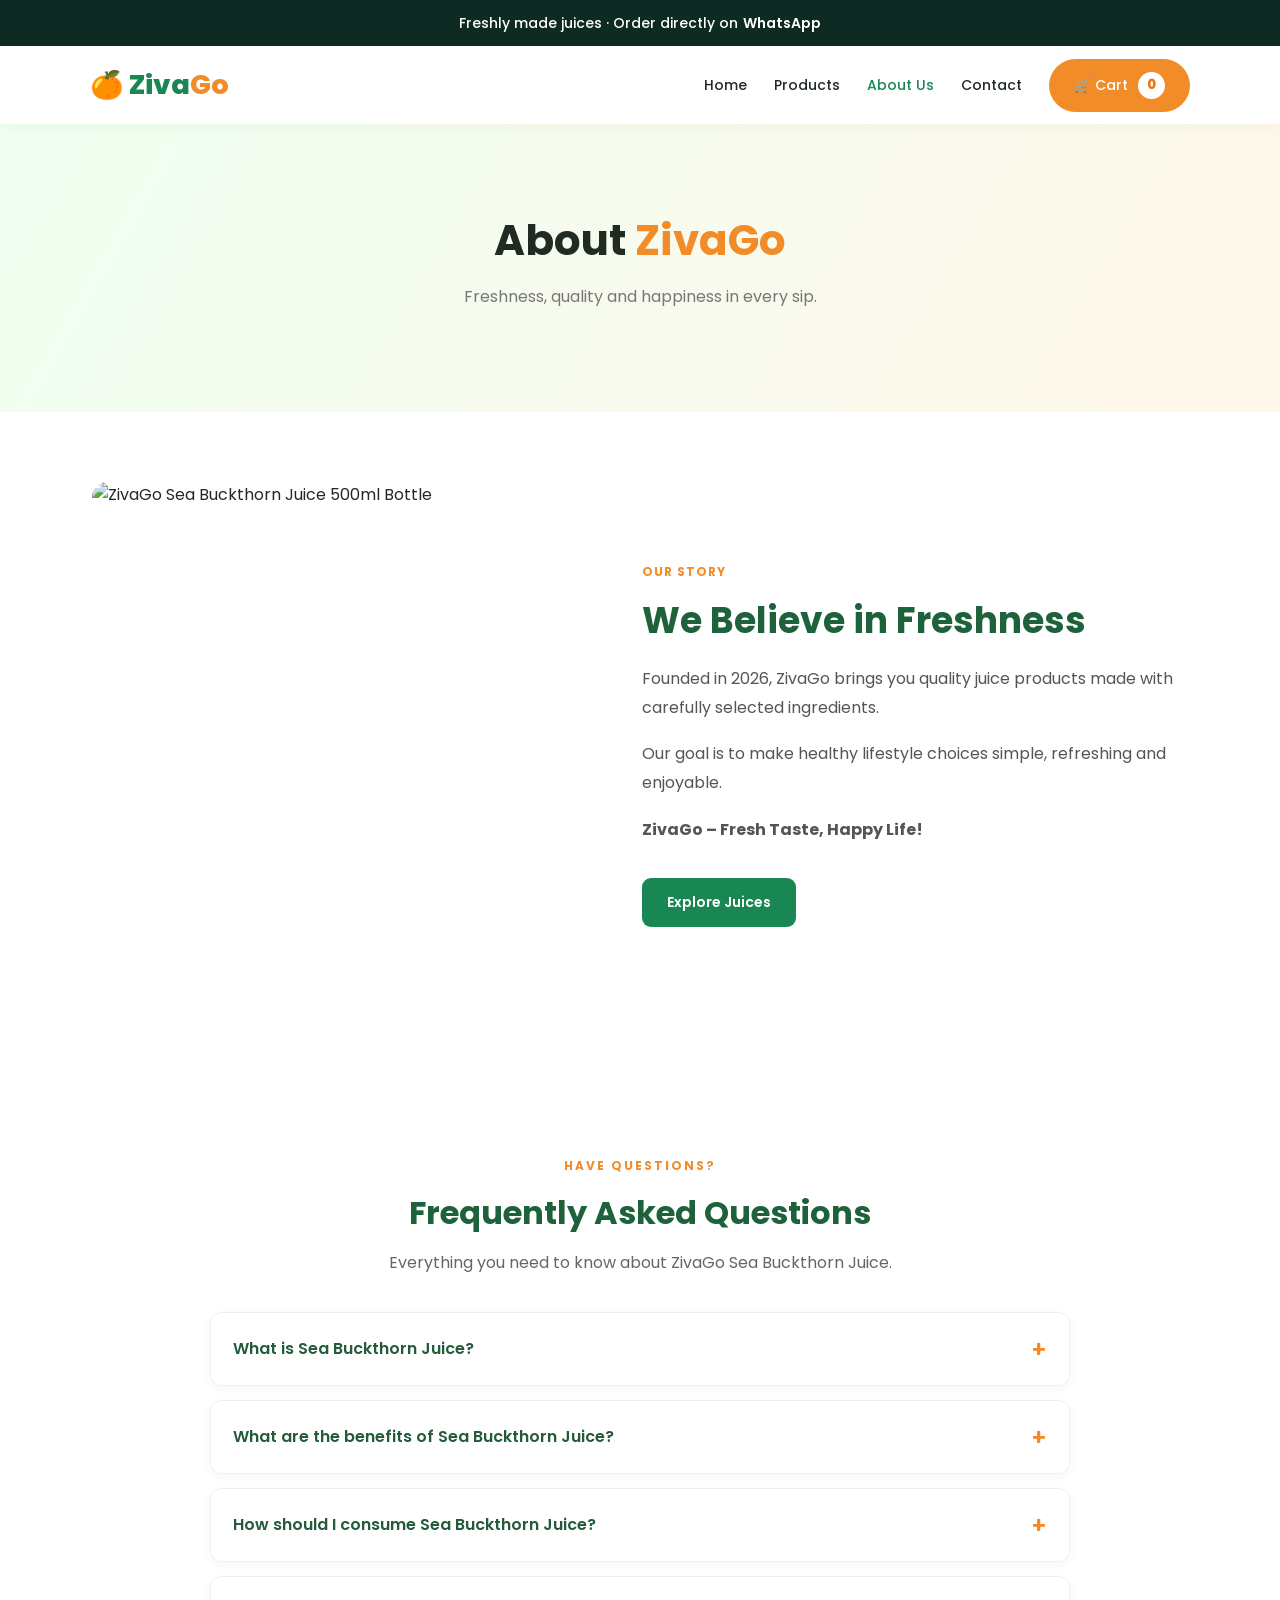
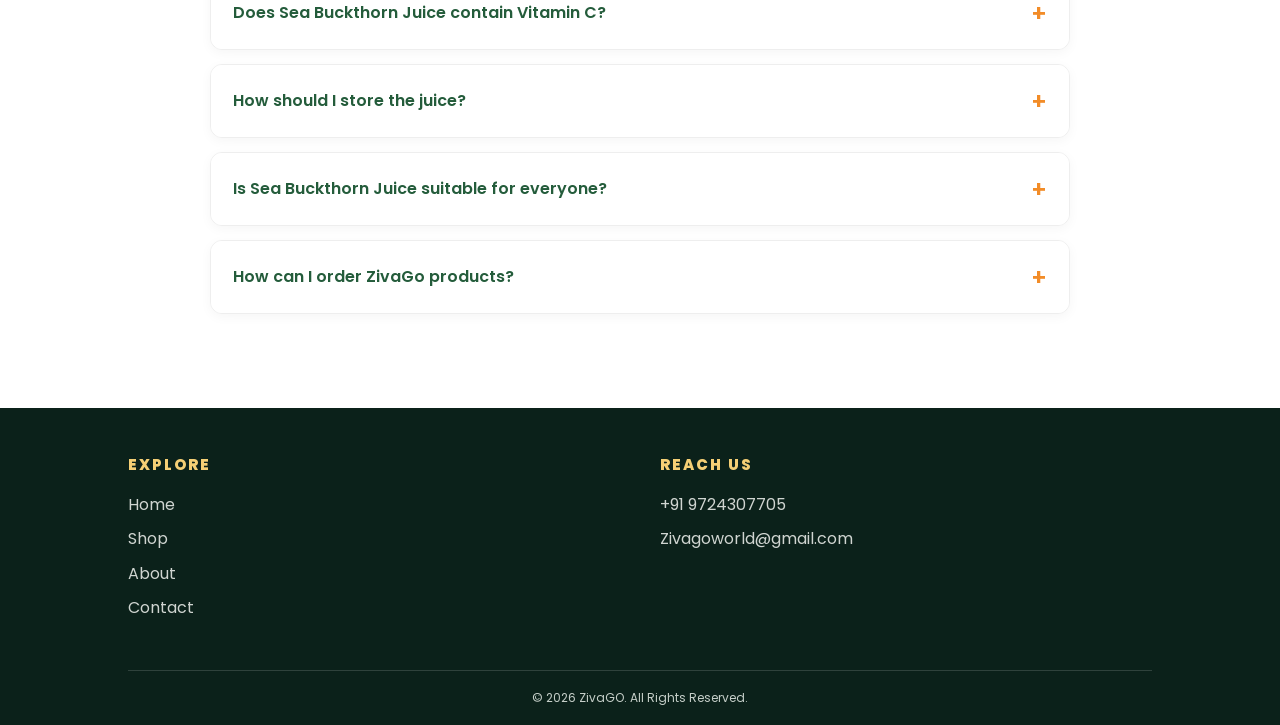
==== about.html @ 58518607 "Add files via upload" ====
<!DOCTYPE html>
<html lang="en">
<head>
  <meta charset="UTF-8">
  <meta name="viewport" content="width=device-width, initial-scale=1.0">
  <title>About Us | ZivaGo</title>
  <link rel="stylesheet" href="style.css">

  <style>
    /* ABOUT SECTION */

    .about-section {
      display: flex;
      align-items: center;
      justify-content: center;
      gap: 50px;
      padding: 70px 6%;
      max-width: 1250px;
      margin: auto;
    }

    .about-section .about-product-image {
      width: 48%;
      max-width: 500px;
      height: 520px;
      object-fit: contain;
      object-position: center;
      border-radius: 15px;
      background: #fff;
      display: block;
      flex-shrink: 0;
    }

    .about-content {
      flex: 1;
      min-width: 0;
    }

    .about-content .tag {
      color: #f28c28;
      font-weight: 700;
      letter-spacing: 1px;
    }

    .about-content h2 {
      font-size: 36px;
      color: #1d623b;
      margin: 15px 0 20px;
      line-height: 1.3;
    }

    .about-content p {
      font-size: 16px;
      line-height: 1.8;
      color: #555;
      margin-bottom: 18px;
    }

    .about-content .btn {
      display: inline-block;
      margin-top: 15px;
    }

    /* FAQ SECTION */

    .faq-section {
      max-width: 900px;
      margin: 60px auto;
      padding: 20px;
    }

    .faq-heading {
      text-align: center;
      margin-bottom: 35px;
    }

    .faq-heading .tag {
      color: #f28c28;
      font-weight: 700;
    }

    .faq-heading h2 {
      font-size: 32px;
      color: #1d623b;
      margin: 12px 0;
    }

    .faq-heading p {
      color: #666;
      line-height: 1.7;
    }

    .faq-item {
      background: #fff;
      border: 1px solid #eee;
      border-radius: 12px;
      margin-bottom: 14px;
      overflow: hidden;
      box-shadow: 0 3px 12px rgba(0,0,0,0.04);
    }

    .faq-question {
      width: 100%;
      border: none;
      background: #fff;
      padding: 19px 22px;
      display: flex;
      justify-content: space-between;
      align-items: center;
      gap: 15px;
      text-align: left;
      font-size: 16px;
      font-weight: 600;
      color: #245c3b;
      cursor: pointer;
    }

    .faq-question:hover {
      color: #f28c28;
    }

    .faq-icon {
      font-size: 23px;
      color: #f28c28;
      transition: transform 0.3s;
      flex-shrink: 0;
    }

    .faq-answer {
      display: none;
      padding: 0 22px 20px;
      color: #666;
      line-height: 1.7;
      font-size: 14px;
    }

    .faq-item.active .faq-answer {
      display: block;
    }

    .faq-item.active .faq-icon {
      transform: rotate(45deg);
    }

    /* TABLET RESPONSIVE */

    @media (max-width: 900px) {
      .about-section {
        gap: 25px;
        padding: 50px 5%;
      }

      .about-section .about-product-image {
        width: 45%;
        height: 420px;
      }

      .about-content h2 {
        font-size: 29px;
      }
    }

    /* MOBILE RESPONSIVE */

    @media (max-width: 600px) {
      .about-section {
        flex-direction: column;
        padding: 35px 20px;
        gap: 25px;
        text-align: center;
      }

      .about-section .about-product-image {
        width: 100%;
        max-width: 420px;
        height: 420px;
        object-fit: contain;
      }

      .about-content {
        width: 100%;
      }

      .about-content h2 {
        font-size: 27px;
      }

      .about-content p {
        font-size: 15px;
      }

      .faq-section {
        margin: 35px auto;
        padding: 15px;
      }

      .faq-heading h2 {
        font-size: 25px;
      }

      .faq-question {
        font-size: 14px;
        padding: 16px;
      }

      .faq-answer {
        padding: 0 16px 18px;
      }
    }
  </style>
</head>

<body>
  <!-- ANNOUNCEMENT BAR -->

  <div class="announcement-bar">

    <span>Freshly made juices · Order directly on</span>

    <a href="https://wa.me/919724307705" target="_blank" rel="noopener">
      WhatsApp
    </a>

  </div>


<!-- HEADER -->

<header class="header">
  <a href="index.html" class="logo">
    🍊 Ziva<span>Go</span>
  </a>

  <button class="menu-btn"
          type="button"
          aria-label="Toggle navigation"
          onclick="toggleMenu()">
    ☰
  </button>

  <nav id="navbar">
    <a href="index.html">Home</a>
    <a href="products.html">Products</a>
    <a class="active" href="about.html">About Us</a>
    <a href="contact.html">Contact</a>

    <a href="cart.html" class="cart-nav">
      🛒 Cart
      <span class="cart-count" id="cartCount">0</span>
    </a>
  </nav>
</header>

<!-- PAGE BANNER -->

<section class="page-banner">
  <h1>About <span>ZivaGo</span></h1>
  <p>Freshness, quality and happiness in every sip.</p>
</section>

<!-- ABOUT US SECTION -->

<section class="section about-section">

  <!-- FULL BOTTLE IMAGE -->
  <img
    src="C:\Users\JDVRK\Documents\shopify\website\images\two.jpg"
    alt="ZivaGo Sea Buckthorn Juice 500ml Bottle"
    class="about-product-image"
    loading="lazy"
  >

  <!-- ABOUT CONTENT -->
  <div class="about-content">

    <span class="tag">OUR STORY</span>

    <h2>We Believe in Freshness</h2>

    <p>
      Founded in 2026, ZivaGo brings you quality
      juice products made with carefully selected
      ingredients.
    </p>

    <p>
      Our goal is to make healthy lifestyle choices
      simple, refreshing and enjoyable.
    </p>

    <p>
      <strong>
        ZivaGo – Fresh Taste, Happy Life!
      </strong>
    </p>

    <a href="products.html" class="btn">
      Explore Juices
    </a>

  </div>

</section>

<!-- FAQ SECTION -->

<section class="faq-section">

  <div class="faq-heading">
    <span class="tag">HAVE QUESTIONS?</span>

    <h2>Frequently Asked Questions</h2>

    <p>
      Everything you need to know about
      ZivaGo Sea Buckthorn Juice.
    </p>
  </div>

  <!-- FAQ 1 -->

  <div class="faq-item">
    <button class="faq-question" type="button"
            aria-expanded="false">
      What is Sea Buckthorn Juice?
      <span class="faq-icon">+</span>
    </button>

    <div class="faq-answer">
      Sea Buckthorn Juice is made from the berries
      of the sea buckthorn plant. These berries
      naturally contain vitamin C and other nutrients.
    </div>
  </div>

  <!-- FAQ 2 -->

  <div class="faq-item">
    <button class="faq-question" type="button"
            aria-expanded="false">
      What are the benefits of Sea Buckthorn Juice?
      <span class="faq-icon">+</span>
    </button>

    <div class="faq-answer">
      Sea buckthorn berries contain antioxidants,
      vitamin C and other nutrients. Their nutritional
      value depends on the product formulation.
    </div>
  </div>

  <!-- FAQ 3 -->

  <div class="faq-item">
    <button class="faq-question" type="button"
            aria-expanded="false">
      How should I consume Sea Buckthorn Juice?
      <span class="faq-icon">+</span>
    </button>

    <div class="faq-answer">
      Follow the serving instructions mentioned
      on your ZivaGo product label. You can mix
      it with water if the label recommends dilution.
    </div>
  </div>

  <!-- FAQ 4 -->

  <div class="faq-item">
    <button class="faq-question" type="button"
            aria-expanded="false">
      Does Sea Buckthorn Juice contain Vitamin C?
      <span class="faq-icon">+</span>
    </button>

    <div class="faq-answer">
      Sea buckthorn berries naturally contain
      vitamin C. The amount in your juice depends
      on processing and formulation. Check the
      nutritional information on the bottle.
    </div>
  </div>

  <!-- FAQ 5 -->

  <div class="faq-item">
    <button class="faq-question" type="button"
            aria-expanded="false">
      How should I store the juice?
      <span class="faq-icon">+</span>
    </button>

    <div class="faq-answer">
      Store the product according to the instructions
      printed on its packaging. Refrigerate after
      opening if specified.
    </div>
  </div>

  <!-- FAQ 6 -->

  <div class="faq-item">
    <button class="faq-question" type="button"
            aria-expanded="false">
      Is Sea Buckthorn Juice suitable for everyone?
      <span class="faq-icon">+</span>
    </button>

    <div class="faq-answer">
      Not necessarily. People with allergies,
      medical conditions, or those taking medication
      should consult a healthcare professional
      before consuming it.
    </div>
  </div>

  <!-- FAQ 7 -->

  <div class="faq-item">
    <button class="faq-question" type="button"
            aria-expanded="false">
      How can I order ZivaGo products?
      <span class="faq-icon">+</span>
    </button>

    <div class="faq-answer">
      Visit our Products page, select your favourite
      product, add it to your cart and follow the
      available ordering instructions.
    </div>
  </div>

</section>

<!-- FOOTER -->

 <!-- ==============================
       FOOTER
  ============================== -->

  <footer class="footer">

    <div class="footer-container">

      <!-- EXPLORE -->

      <div class="footer-column">

        <h3>EXPLORE</h3>

        <a href="index.html">Home</a>

        <a href="products.html">Shop</a>

        <a href="about.html">About</a>

        <a href="contact.html">Contact</a>

      </div>


      <!-- REACH US -->

      <div class="footer-column">

        <h3>REACH US</h3>

        <a href="https://wa.me/919724307705"
       target="_blank" rel="noopener">
      +91 9724307705
    </a>

        <a href="mailto:sandeepyadav334002@gmail.com">
          Zivagoworld@gmail.com
        </a>

        

      </div>

    </div>


    <!-- COPYRIGHT -->

    <div class="footer-bottom">

      <p>© 2026 ZivaGO. All Rights Reserved.</p>

    </div>

  </footer>


<!-- MAIN JAVASCRIPT -->

<script src="script.js"></script>

<!-- FAQ ACCORDION JAVASCRIPT -->

<script>
  document.querySelectorAll(".faq-question").forEach(button => {

    button.addEventListener("click", () => {

      const item = button.parentElement;
      const wasActive = item.classList.contains("active");

      document.querySelectorAll(".faq-item").forEach(faq => {
        faq.classList.remove("active");

        const faqButton = faq.querySelector(".faq-question");
        faqButton.setAttribute("aria-expanded", "false");
      });

      if (!wasActive) {
        item.classList.add("active");
        button.setAttribute("aria-expanded", "true");
      }

    });

  });
</script>

</body>
</html>
---- style.css ----
@import url('https://fonts.googleapis.com/css2?family=Poppins:wght@400;500;600;700;800&display=swap');

/* ==============================
   GLOBAL SETTINGS
============================== */

:root {
  --green: #198754;
  --dark-green: #11633c;
  --orange: #F28C28;
  --light: #f5fff7;
  --dark: #202b24;
  --gray: #777;
}

* {
  margin: 0;
  padding: 0;
  box-sizing: border-box;
}

body {
  font-family: 'Poppins', sans-serif;
  color: var(--dark);
  background: white;
}

a {
  text-decoration: none;
  color: inherit;
}

button,
input,
textarea {
  font-family: inherit;
}

/* ==============================
   ANNOUNCEMENT BAR
============================== */

.announcement-bar {
  width: 100%;
  min-height: 46px;
  padding: 11px 15px;
  display: flex;
  align-items: center;
  justify-content: center;
  gap: 5px;
  background: #0d2b22;
  color: #ffffff;
  text-align: center;
  font-size: 14px;
  font-weight: 500;
  line-height: 1.5;
}

.announcement-bar a {
  color: #ffffff;
  font-weight: 600;
  transition: 0.3s;
}

.announcement-bar a:hover {
  color: #ffb45e;
  text-decoration: underline;
  text-underline-offset: 3px;
}

/* ==============================
   HEADER & NAVIGATION
============================== */

.header {
  min-height: 78px;
  padding: 0 7%;
  display: flex;
  align-items: center;
  justify-content: space-between;
  background: white;
  box-shadow: 0 3px 15px #0000000a;
  position: sticky;
  top: 0;
  z-index: 100;
}

.logo {
  font-size: 27px;
  font-weight: 800;
  color: var(--green);
}

.logo span {
  color: var(--orange);
}

.header nav {
  display: flex;
  align-items: center;
  gap: 27px;
}

.header nav a {
  font-size: 14px;
  font-weight: 500;
  transition: .3s;
}

.header nav a:hover,
.header nav a.active {
  color: var(--green);
}

.menu-btn {
  display: none;
  border: 0;
  background: none;
  font-size: 25px;
  cursor: pointer;
}

/* ==============================
           NAVIGATION
============================== */

.cart-nav {
  display: inline-flex;
  align-items: center;
  justify-content: center;
  gap: 10px;
  padding: 12px 24px;
  background: var(--orange);
  color: #fff !important;
  font-size: 16px;
  font-weight: 700;
  border: 1px solid var(--orange);
  border-radius: 50px;
  transition: all .3s ease;
}

.cart-nav:hover {
  background: #D96F13;
  border-color: #D96F13;
  transform: translateY(-3px);
  box-shadow: 0 6px 16px rgba(242, 140, 40, .25);
}

.cart-count {
  display: inline-flex;
  align-items: center;
  justify-content: center;
  min-width: 27px;
  height: 27px;
  padding: 0 7px;
  background: white;
  color: #E87919;
  border-radius: 50px;
  font-size: 13px;
  font-weight: 800;
}

/* ==============================
   HERO SECTION
============================== */

.hero {
  background: linear-gradient(120deg, #effff1, #fff8ed);
  padding: 75px 9%;
  display: flex;
  align-items: center;
  justify-content: space-between;
  gap: 40px;
  min-height: 520px;
}

.hero-content {
  flex: 1;
}

.tag {
  color: var(--green);
  font-weight: 700;
  font-size: 12px;
  letter-spacing: 2px;
}

.hero h1 {
  font-size: clamp(45px, 6vw, 76px);
  line-height: 1.15;
  margin: 20px 0;
  font-weight: 800;
}

.hero h1 span,
.page-banner h1 span {
  color: var(--orange);
}

.hero p,
.page-banner p {
  color: var(--gray);
  line-height: 1.9;
  margin-bottom: 25px;
}

.hero-image {
  flex: 1;
  display: flex;
  justify-content: center;
}

.hero-image img {
  width: 100%;
  max-width: 460px;
  height: 360px;
  object-fit: cover;
  border-radius: 40% 15% 40% 15%;
  box-shadow: 20px 20px 0 #ffcf9e;
}

/* ==============================
   BUTTONS
============================== */

.btn {
  display: inline-block;
  border: none;
  background: var(--green);
  color: white;
  padding: 14px 25px;
  border-radius: 9px;
  font-size: 14px;
  font-weight: 600;
  cursor: pointer;
  transition: .3s;
  text-align: center;
}

.btn:hover {
  background: var(--dark-green);
  transform: translateY(-2px);
}

/* ==============================
   SECTIONS
============================== */

.section {
  padding: 75px 8%;
}

.section-heading {
  text-align: center;
  margin-bottom: 40px;
}

.section-heading h2,
.about-section h2 {
  font-size: 34px;
  margin: 12px 0;
}

.section-heading p {
  color: var(--gray);
}

/* ==============================
   PRODUCT GRID
============================== */

.product-grid {
  display: grid;
  grid-template-columns: repeat(3, minmax(0, 1fr));
  gap: 27px;
}

.product-card {
  background: white;
  border: 1px solid #eee;
  border-radius: 15px;
  overflow: hidden;
  transition: .3s;
  box-shadow: 0 5px 20px #00000008;
}

.product-card:hover {
  transform: translateY(-6px);
  box-shadow: 0 12px 25px #00000012;
}

.product-card img {
  width: 100%;
  height: 320px;
  object-fit: contain;
  object-position: center;
  background: #fff;
  padding: 10px;
}

.product-info {
  padding: 20px;
}

.product-info h3 {
  font-size: 18px;
  margin-bottom: 8px;
}

.product-info p {
  font-size: 13px;
  color: var(--gray);
  min-height: 43px;
  line-height: 1.6;
  margin-bottom: 12px;
}

.product-bottom {
  display: flex;
  align-items: center;
  justify-content: space-between;
  gap: 8px;
}

.price {
  color: var(--green);
  font-size: 20px;
  font-weight: 700;
}

.add-btn {
  background: var(--orange);
  border: 0;
  color: white;
  padding: 10px 14px;
  border-radius: 7px;
  cursor: pointer;
  font-weight: 600;
}

.add-btn:hover {
  background: #ed751c;
}

.center {
  text-align: center;
  margin-top: 40px;
}

/* ==============================
   BENEFITS
============================== */

.benefits {
  display: grid;
  grid-template-columns: repeat(3, 1fr);
  background: #f1fff3;
  padding: 45px 8%;
  text-align: center;
  gap: 25px;
}

.benefits div {
  font-size: 35px;
}

.benefits h3 {
  font-size: 17px;
  margin: 10px 0;
}

.benefits p {
  font-size: 13px;
  color: var(--gray);
}

/* ==============================
   SMALL PREMIUM FOOTER
============================== */

.footer {
  width: 100%;
  background: #0b211a !important;
  color: #d0d5d1 !important;
  padding: 45px 10% 0 !important;
  margin: 0;
  text-align: left !important;
  box-sizing: border-box;
}

/* TWO COLUMN LAYOUT */

.footer .footer-container {
  width: 100%;
  max-width: 1200px;
  margin: 0 auto !important;

  display: grid !important;
  grid-template-columns: 1fr 1fr !important;

  align-items: start !important;
  gap: 40px;

  padding: 0 0 40px !important;
}

/* FOOTER COLUMNS */

.footer .footer-column {
  display: flex !important;
  flex-direction: column !important;
  align-items: flex-start !important;
  justify-content: flex-start !important;

  width: 100%;
  text-align: left !important;

  margin: 0 !important;
  padding: 0 !important;
}

/* GOLDEN HEADINGS */

.footer .footer-column h3 {
  color: #f5cf75 !important;
  font-size: 15px !important;
  font-weight: 800 !important;
  letter-spacing: 2px;

  text-align: left !important;

  margin: 0 0 16px !important;
  padding: 0 !important;
}

/* FOOTER LINKS */

.footer .footer-column a {
  display: block !important;
  width: fit-content !important;
  max-width: 100%;

  color: #d0d5d1 !important;
  font-size: 16px !important;
  font-weight: 400;

  line-height: 1.6;
  text-align: left !important;
  text-decoration: none !important;

  margin: 0 0 9px !important;
  padding: 0 !important;

  transition: .3s ease;
}

.footer .footer-column a:hover {
  color: #f5cf75 !important;
  transform: translateX(4px);
}

/* COPYRIGHT BORDER */

.footer .footer-bottom {
  width: 100%;
  max-width: 1200px;
  margin: 0 auto !important;

  border-top: 1px solid rgba(255,255,255,.15) !important;

  padding: 18px 0 !important;
  text-align: center !important;
  box-sizing: border-box;
}

.footer .footer-bottom p {
  color: #c5cec8 !important;
  font-size: 12px !important;
  margin: 0 !important;
  text-align: center !important;
}

/* ==============================
   PAGE BANNER
============================== */

.page-banner {
  text-align: center;
  padding: 75px 15px;
  background: linear-gradient(120deg, #effff1, #fff7eb);
}

.page-banner h1 {
  font-size: 42px;
  margin: 10px 0;
}

.empty-message {
  text-align: center;
  color: var(--gray);
  padding: 40px;
}

/* ==============================
   ABOUT SECTION
============================== */

.about-section {
  display: flex;
  align-items: center;
  gap: 55px;
}

.about-section img {
  width: 48%;
  height: 370px;
  object-fit: cover;
  border-radius: 18px;
}

.about-section p {
  color: var(--gray);
  line-height: 1.9;
  margin-bottom: 18px;
}

/* ==============================
   CONTACT SECTION
============================== */

.contact-section {
  display: grid;
  grid-template-columns: 1fr 1fr;
  gap: 30px;
}

.contact-info,
.contact-card {
  padding: 35px;
  background: #f4fff5;
  border-radius: 15px;
}

.contact-info h2,
.contact-card h2 {
  margin-bottom: 20px;
}

.contact-info p,
.contact-card p {
  color: var(--gray);
  line-height: 2.5;
}

/* ==============================
   CART PAGE
============================== */

.cart-section {
  display: grid;
  grid-template-columns: 1.6fr 1fr;
  gap: 30px;
  align-items: start;
}

.cart-row {
  display: flex;
  gap: 18px;
  align-items: center;
  border: 1px solid #eee;
  padding: 16px;
  border-radius: 12px;
  margin-bottom: 15px;
}

.cart-row img {
  width: 90px;
  height: 90px;
  object-fit: contain;
  background: #fff;
  border-radius: 10px;
}

.cart-details {
  flex: 1;
}

.cart-details h3 {
  font-size: 16px;
}

.cart-details p {
  color: var(--green);
  font-weight: 700;
  margin: 5px 0;
}

.quantity-control {
  display: flex;
  align-items: center;
  gap: 12px;
}

.quantity-control button {
  border: 0;
  background: #e8f8eb;
  padding: 5px 11px;
  cursor: pointer;
  border-radius: 5px;
  font-size: 18px;
}

.remove-btn {
  color: #e33;
  background: none;
  border: none;
  cursor: pointer;
  font-size: 13px;
  margin-top: 8px;
}

.cart-summary {
  padding: 25px;
  background: #f3fff4;
  border-radius: 15px;
  position: sticky;
  top: 100px;
}

.cart-summary h2 {
  margin-bottom: 25px;
}

.summary-line {
  display: flex;
  justify-content: space-between;
  border-top: 1px solid #ddd;
  padding: 20px 0;
  font-size: 19px;
}

.whatsapp-btn {
  width: 100%;
  background: #159b50;
}

.continue-link {
  display: inline-block;
  color: var(--green);
  font-size: 13px;
  margin-top: 18px;
}

.empty-cart {
  padding: 40px 20px;
  text-align: center;
  background: #f4fff5;
  border-radius: 12px;
}

.empty-cart p {
  margin: 15px 0;
  color: var(--gray);
}

/* ==============================
   ADMIN PANEL
============================== */

.admin-page {
  background: #f5f8f5;
  min-height: 100vh;
}

.admin-container {
  max-width: 850px;
  padding: 40px 20px;
  margin: auto;
}

.admin-card {
  background: white;
  padding: 30px;
  border-radius: 14px;
  box-shadow: 0 5px 20px #00000008;
  margin-bottom: 25px;
}

.login-card {
  max-width: 430px;
  margin: 70px auto;
}

.admin-card h1 {
  margin-bottom: 10px;
}

.admin-card h2 {
  margin-bottom: 20px;
}

.admin-card > p,
.login-card p {
  color: var(--gray);
  font-size: 13px;
  margin-bottom: 20px;
}

.admin-card label {
  display: block;
  margin: 17px 0 8px;
  font-size: 13px;
  font-weight: 600;
}

.admin-card input,
.admin-card textarea {
  width: 100%;
  padding: 13px;
  border: 1px solid #ddd;
  border-radius: 8px;
  outline: none;
  font-size: 14px;
  background: white;
}

.admin-card input:focus,
.admin-card textarea:focus {
  border-color: var(--green);
}

.admin-card textarea {
  resize: vertical;
}

.full-btn {
  width: 100%;
  margin-top: 20px;
}

.error-message {
  color: #d22 !important;
  margin-top: 12px;
}

.success-message {
  color: var(--green) !important;
  margin-top: 12px;
}

.image-preview {
  width: 120px;
  height: 120px;
  object-fit: contain;
  background: #fff;
  border: 1px solid #eee;
  border-radius: 10px;
  margin-top: 15px;
}

.admin-heading {
  display: flex;
  justify-content: space-between;
  align-items: center;
  margin-bottom: 25px;
  gap: 15px;
}

.admin-heading h1 {
  font-size: 30px;
  margin: 10px 0;
}

.logout-btn {
  background: #ffe9e9;
  color: #d22;
  border: 0;
  padding: 12px 20px;
  border-radius: 8px;
  cursor: pointer;
}

.admin-product {
  display: flex;
  align-items: center;
  gap: 15px;
  border-bottom: 1px solid #eee;
  padding: 15px 0;
}

.admin-product img {
  width: 75px;
  height: 75px;
  object-fit: contain;
  background: #fff;
  border-radius: 9px;
}

.admin-product-info {
  flex: 1;
  min-width: 0;
}

.admin-product-info h3 {
  font-size: 15px;
}

.admin-product-info p {
  font-size: 13px;
  color: var(--green);
  margin-top: 5px;
}

.delete-btn {
  background: #ffe9e9;
  color: #d22;
  border: 0;
  border-radius: 7px;
  padding: 9px 13px;
  cursor: pointer;
}

/* ==============================
   RESPONSIVE DESIGN
============================== */

@media(max-width: 900px) {

  .header {
    padding: 0 5%;
  }

  .header nav {
    gap: 15px;
  }

  .product-grid {
    grid-template-columns: repeat(2, 1fr);
  }

  .hero {
    padding: 55px 6%;
  }
}

@media(max-width: 700px) {

  .header {
    min-height: 70px;
  }

  .menu-btn {
    display: block;
  }

  .header nav {
    display: none;
    position: absolute;
    top: 70px;
    left: 0;
    right: 0;
    background: white;
    flex-direction: column;
    align-items: stretch;
    gap: 0;
    padding: 10px 6% 20px;
    box-shadow: 0 10px 15px #00000010;
  }

  .header nav.show {
    display: flex;
  }

  .header nav a {
    padding: 13px 0;
  }

  .header nav .cart-nav {
    padding: 11px 18px;
    align-self: flex-start;
    margin-top: 8px;
  }

  .hero {
    flex-direction: column;
    text-align: center;
    padding: 55px 6%;
  }

  .hero-image img {
    height: 280px;
  }

  .section {
    padding: 55px 6%;
  }

  .product-grid {
    grid-template-columns: 1fr;
  }

  .product-card img {
    height: 300px;
  }

  .benefits {
    grid-template-columns: 1fr;
  }

  .about-section {
    flex-direction: column;
  }

  .about-section img {
    width: 100%;
    height: 260px;
  }

  .contact-section,
  .cart-section {
    grid-template-columns: 1fr;
  }

  .page-banner h1 {
    font-size: 32px;
  }

  .cart-summary {
    position: static;
  }

  .cart-row {
    flex-wrap: wrap;
  }

  .admin-heading {
    align-items: flex-start;
  }

  .admin-heading h1 {
    font-size: 24px;
  }

  .admin-card {
    padding: 22px;
  }
}

/* ==============================
   FOOTER MOBILE RESPONSIVE
============================== */

@media(max-width: 600px) {

  .footer {
    padding: 35px 7% 0 !important;
  }

  .footer .footer-container {
    grid-template-columns: 1fr !important;
    gap: 25px;
    padding-bottom: 30px !important;
  }

  .footer .footer-column h3 {
    font-size: 15px !important;
    margin-bottom: 14px !important;
  }

  .footer .footer-column a {
    font-size: 16px !important;
  }

  .footer .footer-bottom {
    padding: 16px 0 !important;
  }

  .footer .footer-bottom p {
    font-size: 12px;
  }
}

/* ==============================
   SMALL MOBILE
============================== */

@media(max-width: 480px) {

  .announcement-bar {
    min-height: 42px;
    padding: 9px 10px;
    font-size: 11px;
    gap: 3px;
  }

  .cart-nav {
    padding: 9px 15px;
    font-size: 13px;
  }

  .product-bottom {
    align-items: flex-start;
    flex-direction: column;
  }

  .cart-row img {
    width: 70px;
    height: 70px;
  }
}

/* HOW TO CONSUME SECTION */

.consume-section {
    width: 100%;
    padding: 55px 5%;
    background: #f4f8ee;
    box-sizing: border-box;
}

.consume-container {
    max-width: 1000px;
    margin: auto;
    padding: 35px;
    background: #fff;
    border: 1px solid #e5eadc;
    border-radius: 18px;
    box-shadow: 0 5px 20px rgba(0,0,0,0.05);
}

.consume-heading {
    text-align: center;
    margin-bottom: 30px;
}

.consume-heading span {
    color: #e98520;
    font-size: 13px;
    font-weight: 800;
    letter-spacing: 2px;
}

.consume-heading h2 {
    color: #10452e;
    font-size: 32px;
    margin: 12px 0;
}

.consume-heading p {
    color: #777;
    font-size: 15px;
}

.consume-main {
    display: grid;
    grid-template-columns: 0.8fr 1.5fr;
    gap: 30px;
    align-items: center;
}

.consume-dose {
    background: #10452e;
    color: white;
    padding: 35px 20px;
    border-radius: 15px;
    text-align: center;
}

.consume-dose span {
    color: #f5cf75;
    font-size: 12px;
    font-weight: bold;
}

.consume-dose h3 {
    font-size: 28px;
    margin: 15px 0 5px;
}

.consume-dose h2 {
    color: #f5cf75;
    font-size: 38px;
    margin: 5px;
}

.consume-dose p {
    margin-bottom: 0;
}

.consume-steps {
    display: flex;
    flex-direction: column;
    gap: 15px;
}

.consume-step {
    display: flex;
    align-items: center;
    gap: 18px;
    padding: 15px;
    background: #f8f9f2;
    border-radius: 12px;
}

.step-number {
    min-width: 45px;
    height: 45px;
    background: #f28c28;
    color: white;
    border-radius: 50%;
    display: flex;
    justify-content: center;
    align-items: center;
    font-weight: bold;
}

.consume-step h3 {
    color: #10452e;
    font-size: 17px;
    margin: 0 0 5px;
}

.consume-step p {
    color: #777;
    font-size: 14px;
    margin: 0;
    line-height: 1.5;
}

.consume-info {
    display: grid;
    grid-template-columns: repeat(3, 1fr);
    gap: 15px;
    margin-top: 30px;
    padding: 20px;
    background: #edf2dc;
    border-radius: 15px;
}

.info-item {
    text-align: center;
    padding: 10px;
}

.info-item span {
    font-size: 28px;
}

.info-item h3 {
    color: #10452e;
    font-size: 16px;
    margin: 10px 0;
}

.info-item p {
    color: #666;
    font-size: 13px;
    line-height: 1.5;
    margin: 0;
}

/* MOBILE RESPONSIVE */

@media(max-width: 768px) {

    .consume-section {
        padding: 25px 15px;
    }

    .consume-container {
        padding: 20px 15px;
    }

    .consume-heading h2 {
        font-size: 25px;
    }

    .consume-main {
        grid-template-columns: 1fr;
    }

    .consume-info {
        grid-template-columns: 1fr;
        gap: 10px;
    }

    .info-item {
        border-bottom: 1px solid #d9dfc9;
    }

}


/* ==========================================
   ZIVAGO LUXURY GOLD ADD TO CART POPUP
========================================== */

.cart-success-popup {
    position: fixed;
    top: 25px;
    right: 25px;
    width: 370px;
    max-width: calc(100% - 30px);

    padding: 23px;
    background: linear-gradient(145deg, #ffffff, #fffaf0);

    border: 1px solid #f2d69b;
    border-top: 4px solid #d99a16;
    border-radius: 18px;

    box-shadow:
        0 15px 40px rgba(91, 61, 12, 0.15),
        0 5px 15px rgba(217, 154, 22, 0.10);

    z-index: 999999;
    overflow: hidden;

    opacity: 0;
    visibility: hidden;
    pointer-events: none;

    transform: translateY(-25px) scale(.94);

    transition:
        opacity .35s ease,
        transform .35s ease,
        visibility .35s ease;
}

.cart-success-popup.active {
    opacity: 1;
    visibility: visible;
    pointer-events: auto;
    transform: translateY(0) scale(1);
}

/* Decorative golden circle */

.cart-success-popup::before {
    content: "";
    position: absolute;
    top: -65px;
    right: -55px;

    width: 145px;
    height: 145px;

    background: radial-gradient(
        circle,
        rgba(245, 191, 79, .22),
        rgba(245, 191, 79, 0)
    );

    border-radius: 50%;
    pointer-events: none;
}

.cart-success-popup::after {
    content: "✦";
    position: absolute;
    top: 15px;
    right: 48px;

    color: #e8b84f;
    font-size: 17px;
    opacity: .7;

    animation: goldenSparkle 2s infinite ease-in-out;
    pointer-events: none;
}

/* Heading */

.popup-heading {
    display: flex;
    align-items: center;
    gap: 13px;
    position: relative;
    z-index: 1;
}

.popup-check {
    width: 46px;
    height: 46px;
    min-width: 46px;

    display: flex;
    justify-content: center;
    align-items: center;

    border-radius: 50%;

    background: linear-gradient(
        135deg,
        #f9d77c,
        #d99a16
    );

    color: #ffffff;
    font-size: 25px;
    font-weight: 900;

    box-shadow:
        0 5px 15px rgba(217, 154, 22, .30),
        inset 0 2px 4px rgba(255,255,255,.35);

    animation: successPop .55s ease;
}

.popup-title h3 {
    color: #273b2c;
    font-size: 16px;
    font-weight: 800;
    margin: 0 0 5px;
}

.popup-title span {
    color: #c58b20;
    font-size: 11px;
    font-weight: 700;
    letter-spacing: .7px;
    text-transform: uppercase;
}

/* Product description */

.popup-description {
    color: #77736a;
    font-size: 13px;
    line-height: 1.7;
    margin: 16px 0;

    position: relative;
    z-index: 1;
}

/* Close button */

.popup-close {
    position: absolute;
    top: 12px;
    right: 13px;

    width: 27px;
    height: 27px;

    display: flex;
    justify-content: center;
    align-items: center;

    background: #fff4df;
    color: #a9781d;

    border: none;
    border-radius: 50%;

    font-size: 20px;
    cursor: pointer;

    transition: .3s;
    z-index: 3;
}

.popup-close:hover {
    background: #d99a16;
    color: white;
    transform: rotate(90deg);
}

/* Divider */

.popup-divider {
    height: 1px;

    background: linear-gradient(
        90deg,
        transparent,
        #e8d2a5,
        transparent
    );

    margin: 13px 0;
}

/* Bottom section */

.popup-bottom {
    display: flex;
    justify-content: space-between;
    align-items: center;
    flex-wrap: wrap;
    gap: 10px;
}

.popup-cart-count {
    color: #a87919;
    font-size: 12px;
    font-weight: 800;
}

/* Premium button */

.popup-view-cart {
    display: inline-block;

    padding: 10px 17px;

    background: linear-gradient(
        135deg,
        #efbd4d,
        #d18b0d
    );

    color: #ffffff;
    border-radius: 30px;

    text-decoration: none;
    font-size: 12px;
    font-weight: 800;

    box-shadow: 0 5px 13px rgba(209, 139, 13, .22);

    transition: all .3s ease;
}

.popup-view-cart:hover {
    background: linear-gradient(
        135deg,
        #d99a16,
        #ad7108
    );

    transform: translateY(-3px);

    box-shadow: 0 7px 18px rgba(209, 139, 13, .35);
}

/* Animated bottom progress */

.popup-progress {
    position: absolute;
    bottom: 0;
    left: 0;

    height: 4px;
    width: 100%;

    background: linear-gradient(
        90deg,
        #f8d77d,
        #d99a16,
        #f2bd48
    );

    transform: scaleX(0);
    transform-origin: left;
}

.cart-success-popup.active .popup-progress {
    animation: popupProgress 3.5s linear forwards;
}

/* Animations */

@keyframes popupProgress {
    from {
        transform: scaleX(1);
    }

    to {
        transform: scaleX(0);
    }
}

@keyframes successPop {
    0% {
        transform: scale(.5) rotate(-20deg);
        opacity: 0;
    }

    70% {
        transform: scale(1.15);
    }

    100% {
        transform: scale(1);
        opacity: 1;
    }
}

@keyframes goldenSparkle {
    0%, 100% {
        opacity: .3;
        transform: scale(.8) rotate(0deg);
    }

    50% {
        opacity: 1;
        transform: scale(1.3) rotate(25deg);
    }
}

/* Mobile responsive */

@media(max-width: 480px) {

    .cart-success-popup {
        top: 15px;
        left: 12px;
        right: 12px;

        width: auto;
        max-width: none;

        padding: 18px;
        border-radius: 15px;
    }

    .popup-check {
        width: 40px;
        height: 40px;
        min-width: 40px;
        font-size: 22px;
    }

    .popup-title h3 {
        font-size: 14px;
    }

    .popup-description {
        font-size: 12px;
    }

    .popup-view-cart {
        padding: 9px 13px;
        font-size: 11px;
    }
}

@media(prefers-reduced-motion: reduce) {
    .cart-success-popup,
    .popup-check,
    .cart-success-popup::after {
        animation: none !important;
        transition: none !important;
    }
}
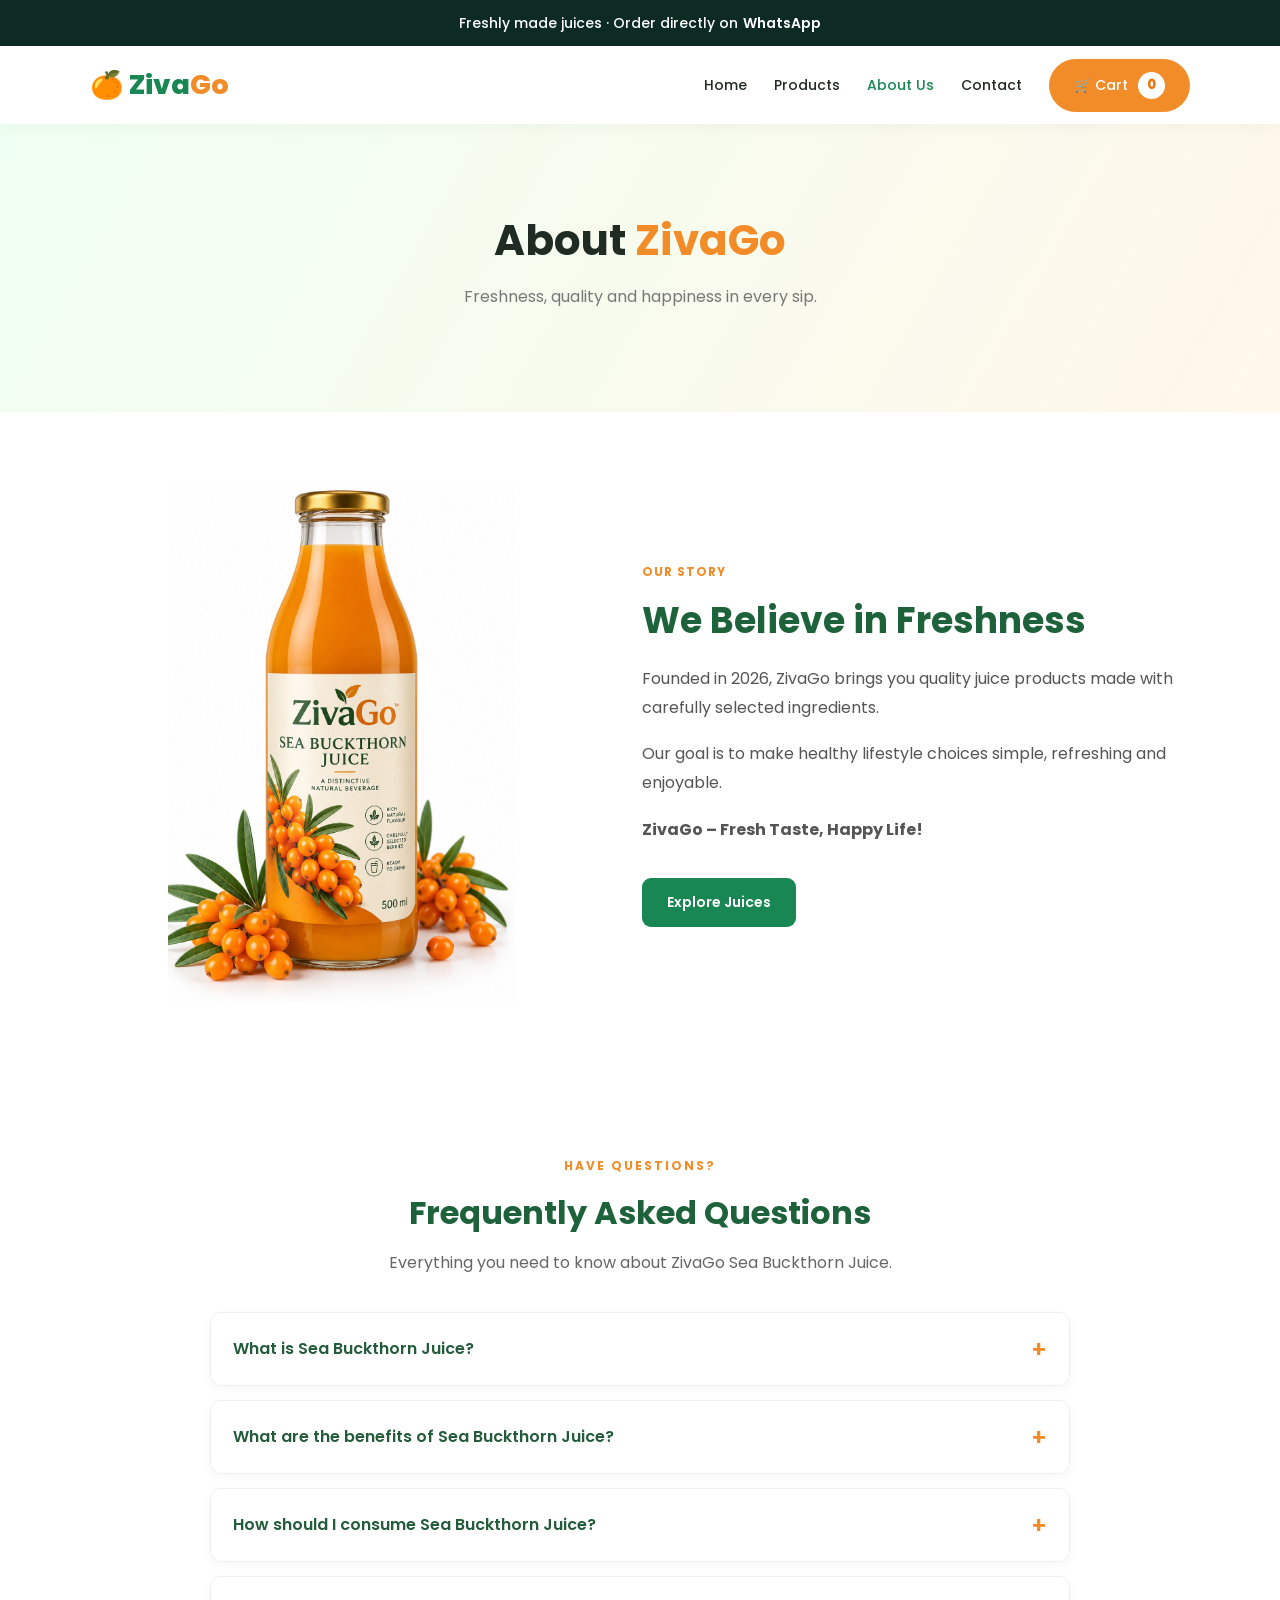
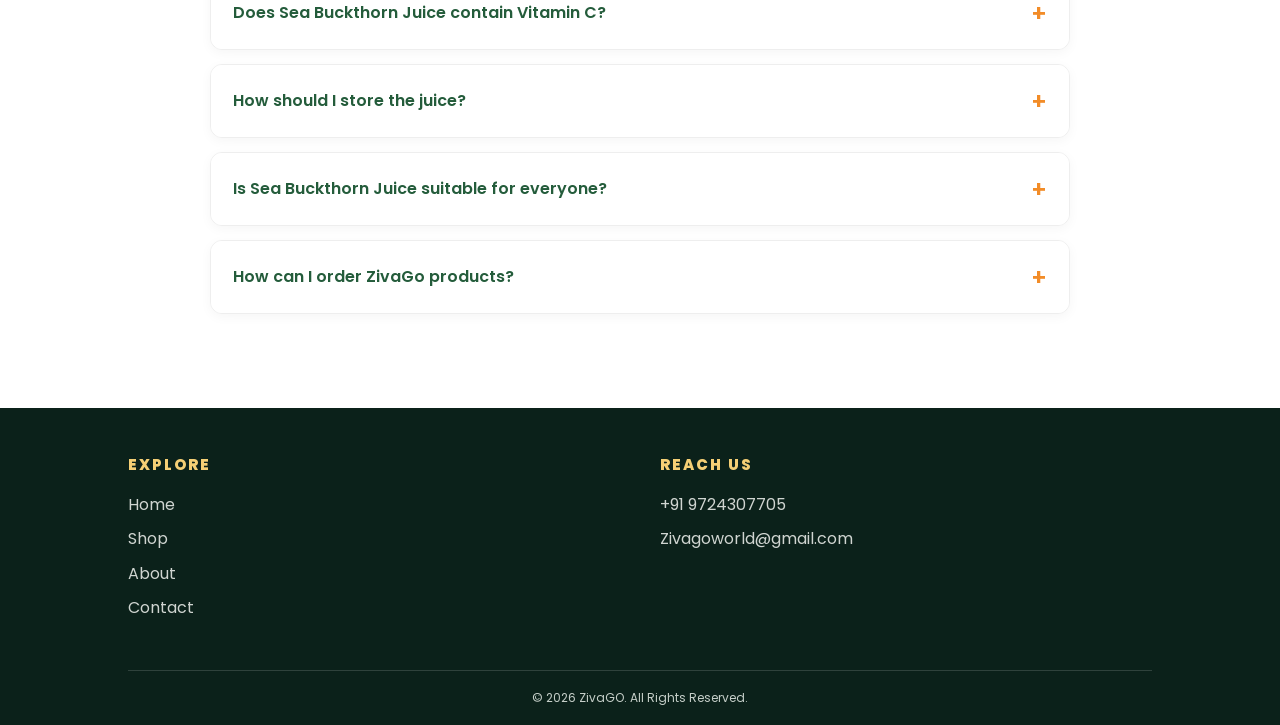
==== commit d0376ebd: "image change" ====
--- a/about.html
+++ b/about.html
@@ -265,7 +265,7 @@
 
   <!-- FULL BOTTLE IMAGE -->
   <img
-    src="C:\Users\JDVRK\Documents\shopify\website\images\two.jpg"
+    src="two.jpg"
     alt="ZivaGo Sea Buckthorn Juice 500ml Bottle"
     class="about-product-image"
     loading="lazy"
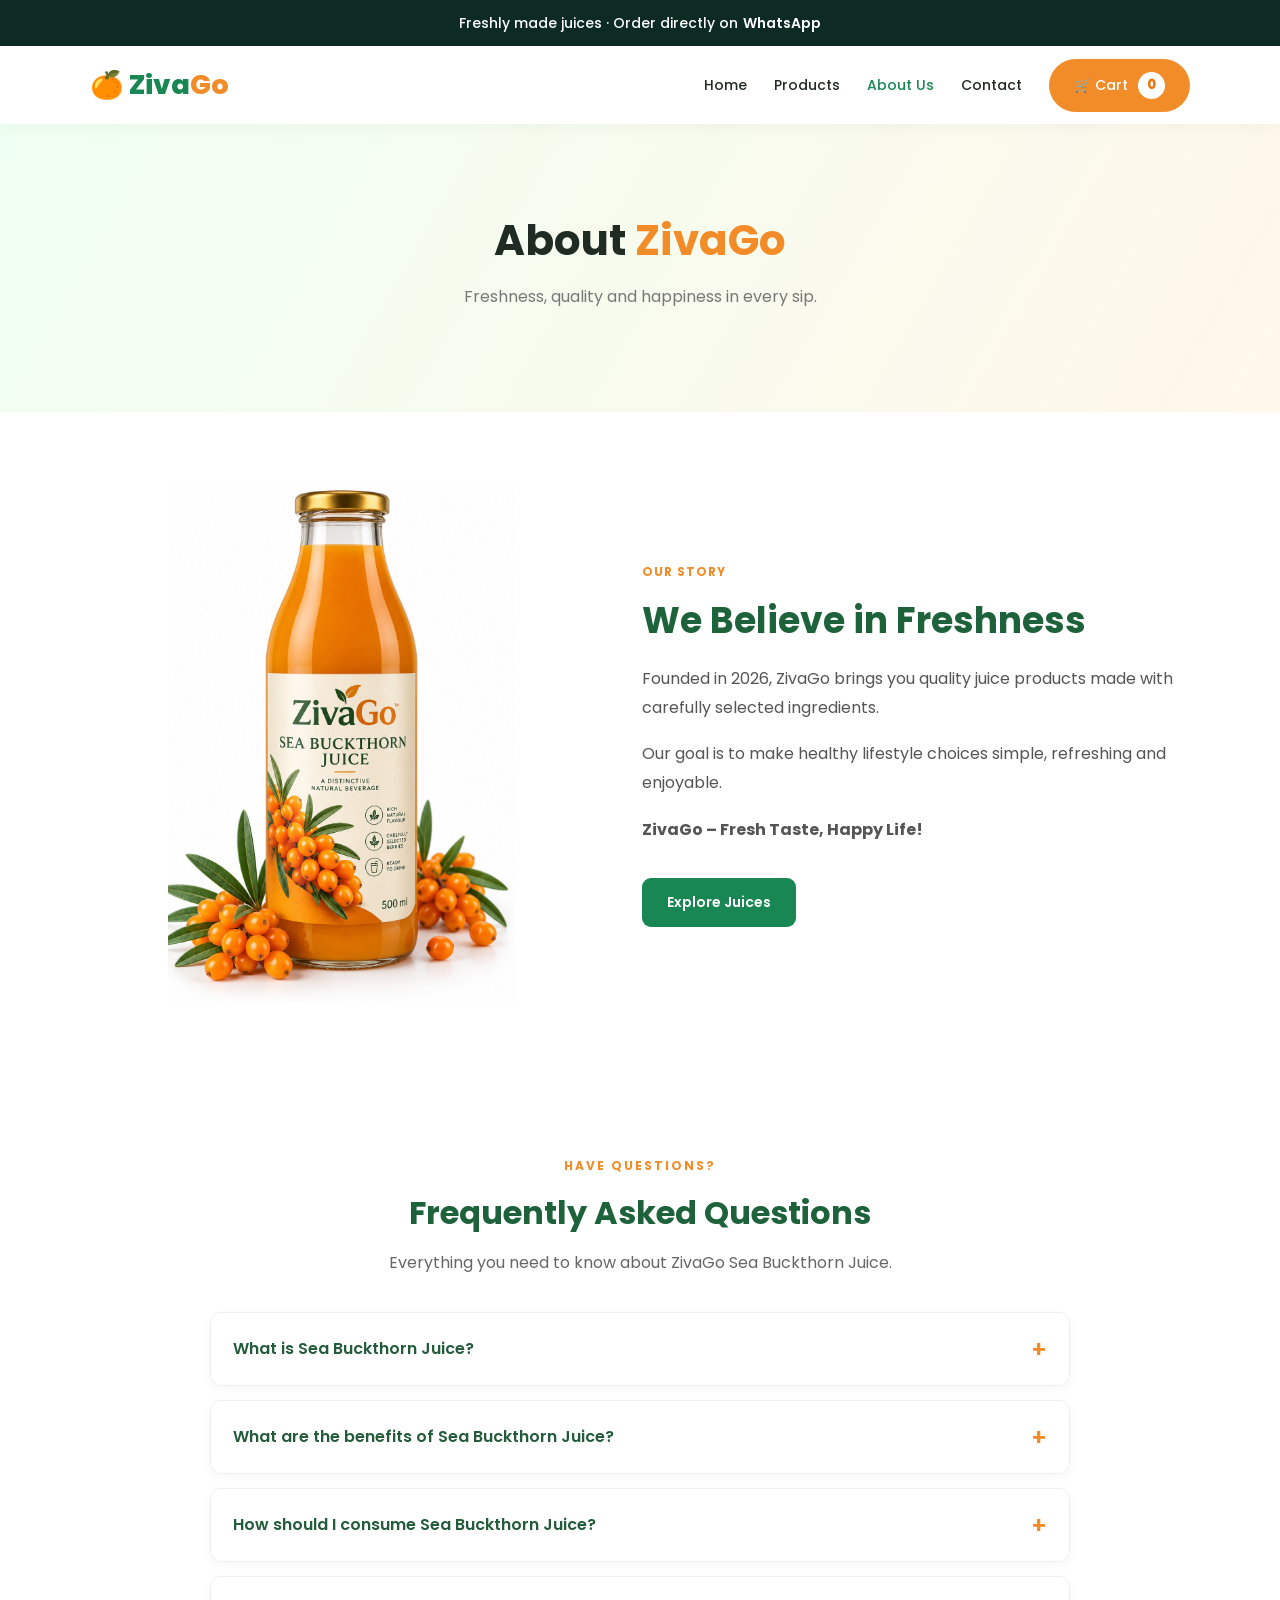
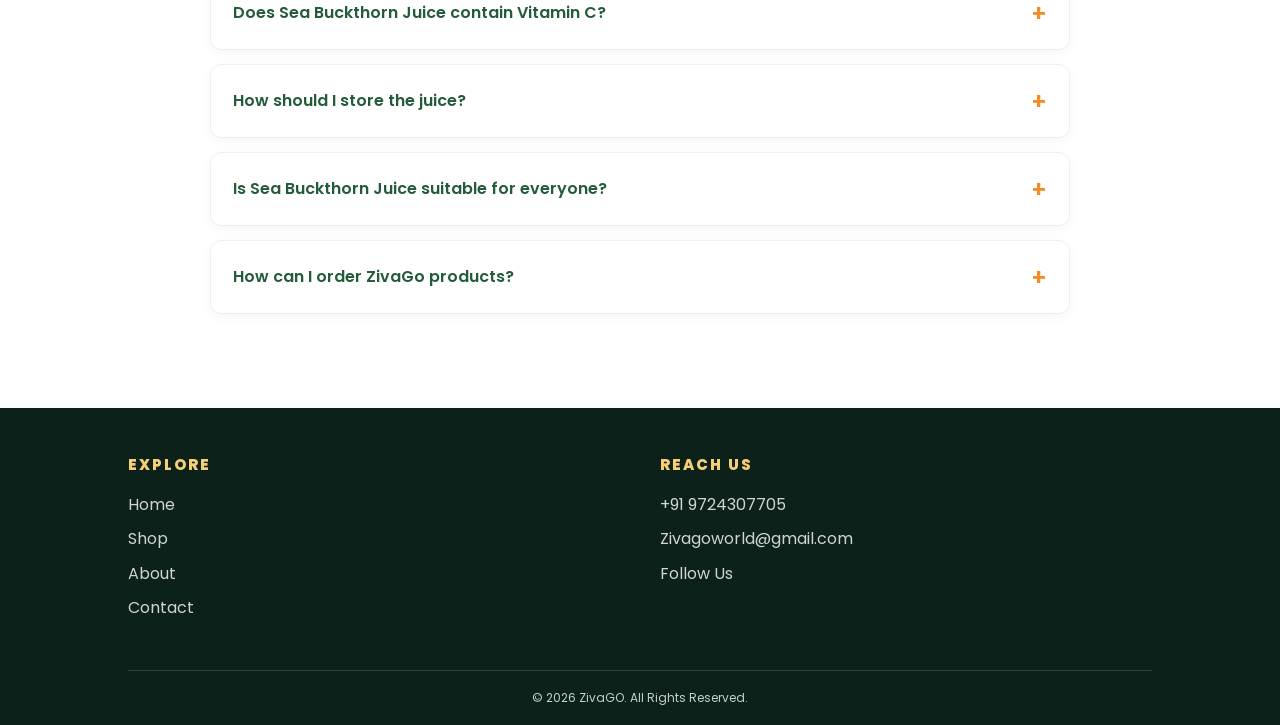
==== commit 0b032c3d: "Update about.html" ====
--- a/about.html
+++ b/about.html
@@ -476,6 +476,10 @@
           Zivagoworld@gmail.com
         </a>
 
+           <a href="https://www.instagram.com/zivago.world" target="_blank" rel="noopener noreferrer">
+    <i class="fab fa-instagram"></i> Follow Us
+</a>
+
         
 
       </div>
--- a/style.css
+++ b/style.css
@@ -1547,3 +1547,48 @@
         transition: none !important;
     }
 }
+.payment-instructions {
+    color: #F28C28;
+    font-weight: bold;
+    background-color: #FFF0D9;
+    padding: 2px 5px;
+    border-radius: 4px;
+}
+.highlight-text {
+    color: #F28C28;
+    font-weight: 700;
+    background: #FFF0D9;
+    padding: 3px 6px;
+    border-radius: 4px;
+}
+.cod-message {
+    background: linear-gradient(135deg, #fff4e8, #fffaf3);
+    color: #e87516;
+    padding: 14px 18px;
+    margin: 15px 0;
+    border: 1px solid #f5c28e;
+    border-left: 5px solid #f28c28;
+    border-radius: 10px;
+    font-size: 15px;
+    font-weight: 600;
+    text-align: center;
+    line-height: 1.6;
+    box-shadow: 0 3px 10px rgba(242, 140, 40, 0.10);
+    cursor: pointer;
+    transition: all 0.3s ease;
+}
+
+.cod-message:hover {
+    background: #fff0df;
+    transform: translateY(-2px);
+    box-shadow: 0 5px 15px rgba(242, 140, 40, 0.18);
+}
+
+/* Mobile Responsive */
+@media (max-width: 600px) {
+    .cod-message {
+        font-size: 13px;
+        padding: 12px;
+        margin: 12px 0;
+    }
+}
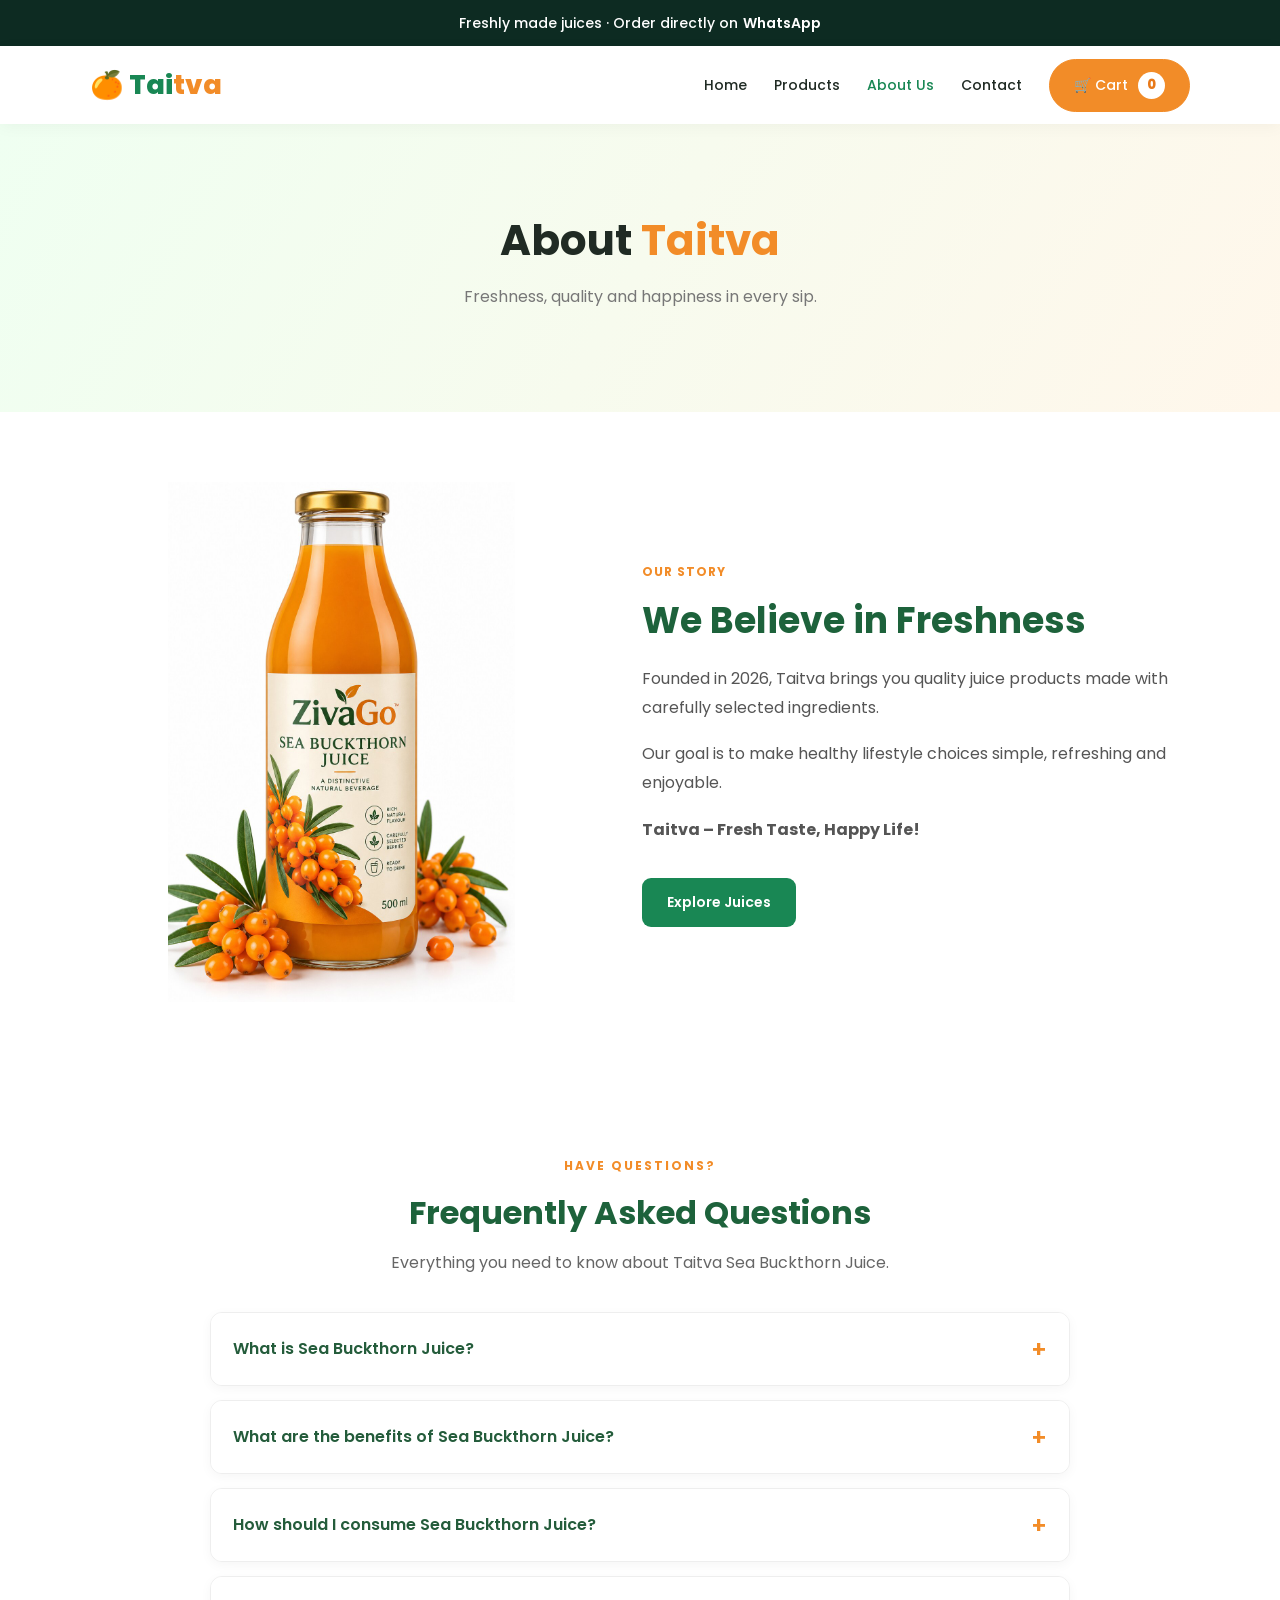
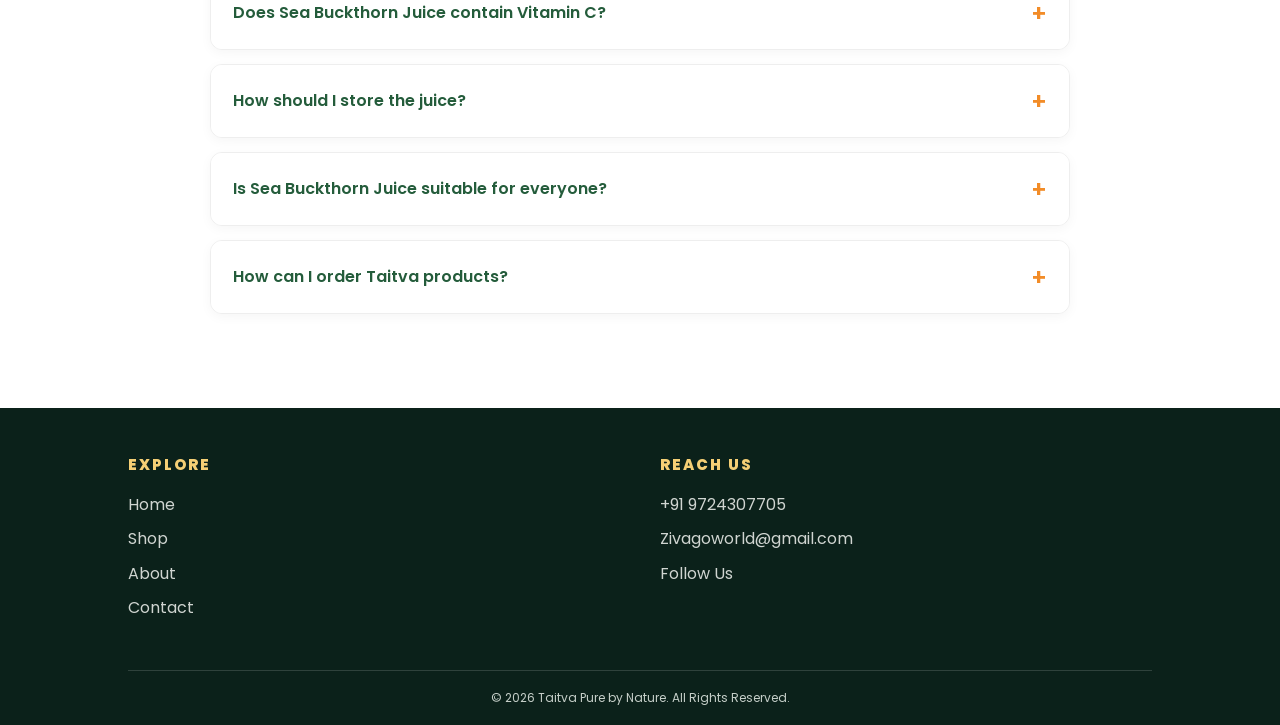
==== commit c8c03c7a: "Update about.html" ====
--- a/about.html
+++ b/about.html
@@ -4,7 +4,7 @@
 <head>
   <meta charset="UTF-8">
   <meta name="viewport" content="width=device-width, initial-scale=1.0">
-  <title>About Us | ZivaGo</title>
+  <title>About Us |  Taitva</title>
   <link rel="stylesheet" href="style.css">
 
   <style>
@@ -229,7 +229,7 @@
 
 <header class="header">
   <a href="index.html" class="logo">
-    🍊 Ziva<span>Go</span>
+    🍊 Tai<span>tva</span>
   </a>
 
   <button class="menu-btn"
@@ -255,7 +255,7 @@
 <!-- PAGE BANNER -->
 
 <section class="page-banner">
-  <h1>About <span>ZivaGo</span></h1>
+  <h1>About <span> Taitva</span></h1>
   <p>Freshness, quality and happiness in every sip.</p>
 </section>
 
@@ -266,7 +266,7 @@
   <!-- FULL BOTTLE IMAGE -->
   <img
     src="two.jpg"
-    alt="ZivaGo Sea Buckthorn Juice 500ml Bottle"
+    alt=" Taitva Sea Buckthorn Juice 500ml Bottle"
     class="about-product-image"
     loading="lazy"
   >
@@ -279,7 +279,7 @@
     <h2>We Believe in Freshness</h2>
 
     <p>
-      Founded in 2026, ZivaGo brings you quality
+      Founded in 2026,  Taitva brings you quality
       juice products made with carefully selected
       ingredients.
     </p>
@@ -291,7 +291,7 @@
 
     <p>
       <strong>
-        ZivaGo – Fresh Taste, Happy Life!
+         Taitva – Fresh Taste, Happy Life!
       </strong>
     </p>
 
@@ -314,7 +314,7 @@
 
     <p>
       Everything you need to know about
-      ZivaGo Sea Buckthorn Juice.
+       Taitva Sea Buckthorn Juice.
     </p>
   </div>
 
@@ -361,7 +361,7 @@
 
     <div class="faq-answer">
       Follow the serving instructions mentioned
-      on your ZivaGo product label. You can mix
+      on your Taitva product label. You can mix
       it with water if the label recommends dilution.
     </div>
   </div>
@@ -421,7 +421,7 @@
   <div class="faq-item">
     <button class="faq-question" type="button"
             aria-expanded="false">
-      How can I order ZivaGo products?
+      How can I order Taitva products?
       <span class="faq-icon">+</span>
     </button>
 
@@ -491,7 +491,7 @@
 
     <div class="footer-bottom">
 
-      <p>© 2026 ZivaGO. All Rights Reserved.</p>
+      <p>© 2026 Taitva Pure by Nature. All Rights Reserved.</p>
 
     </div>
 
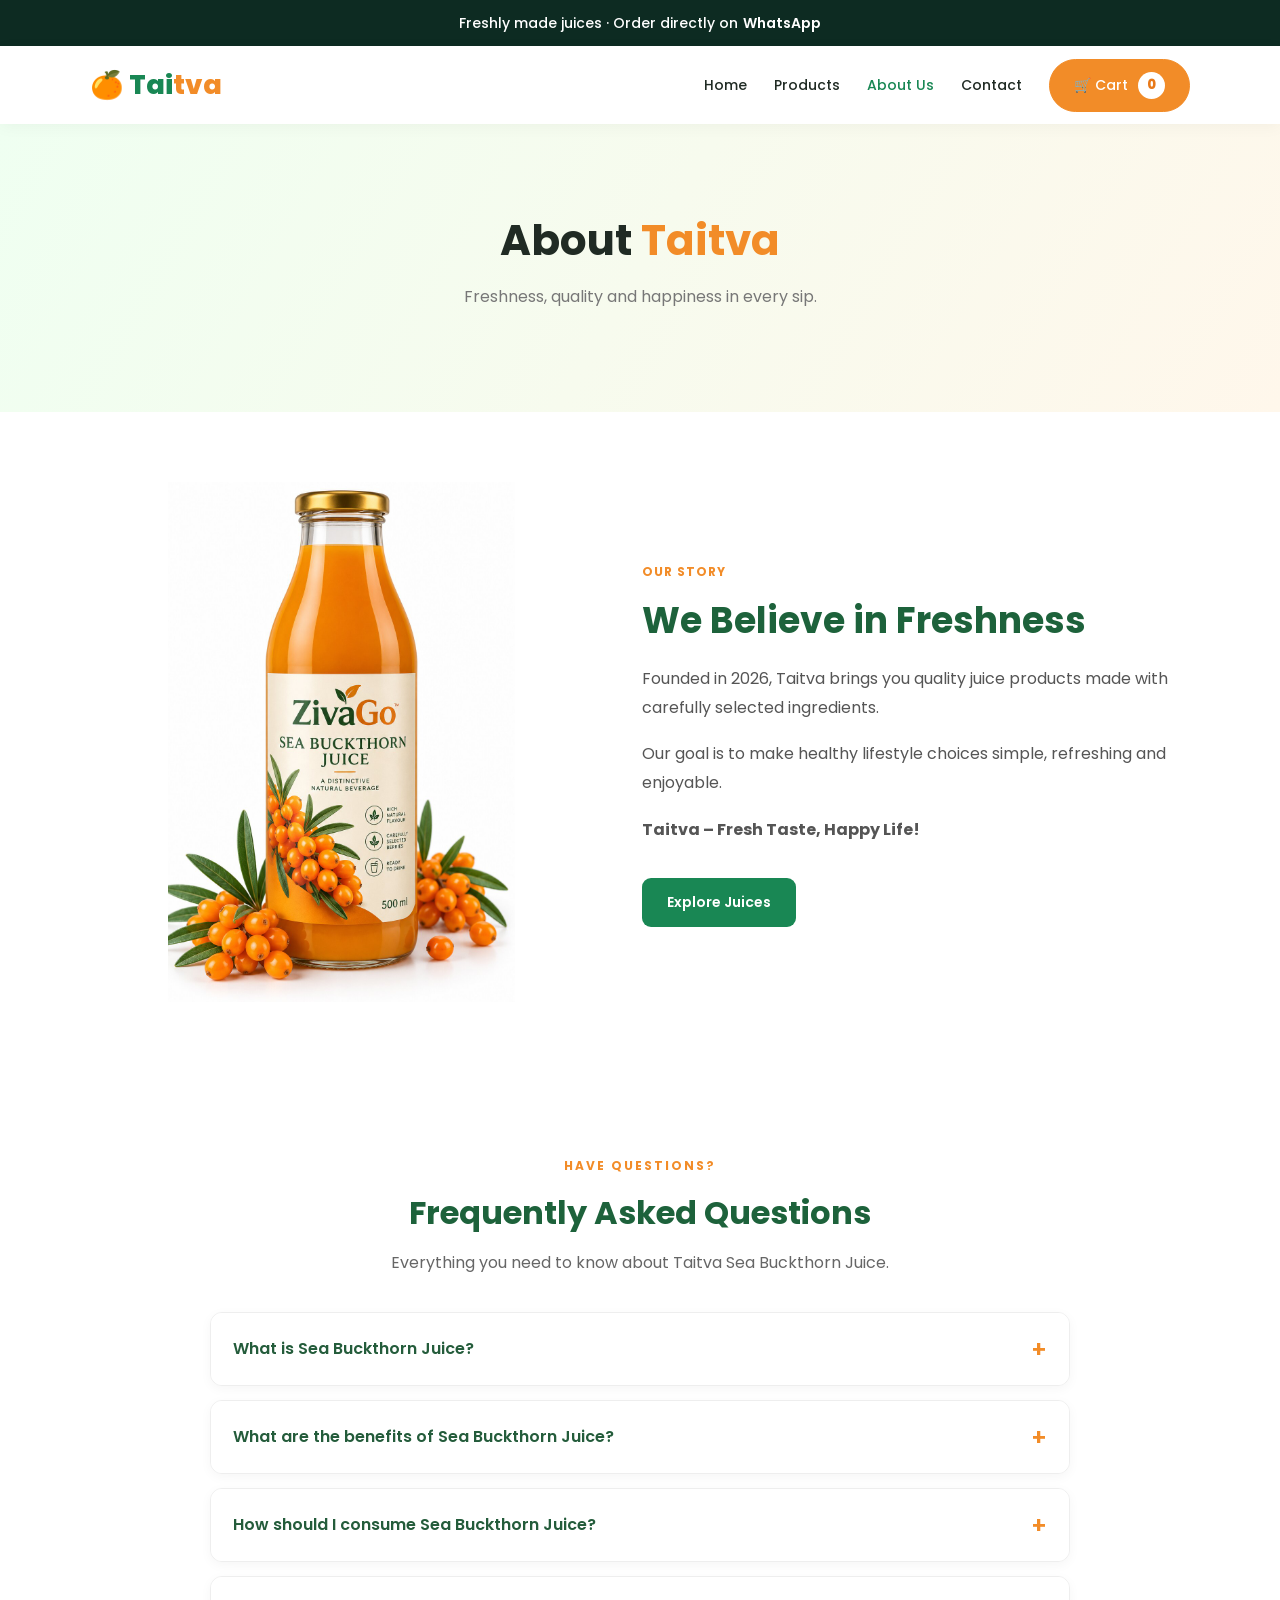
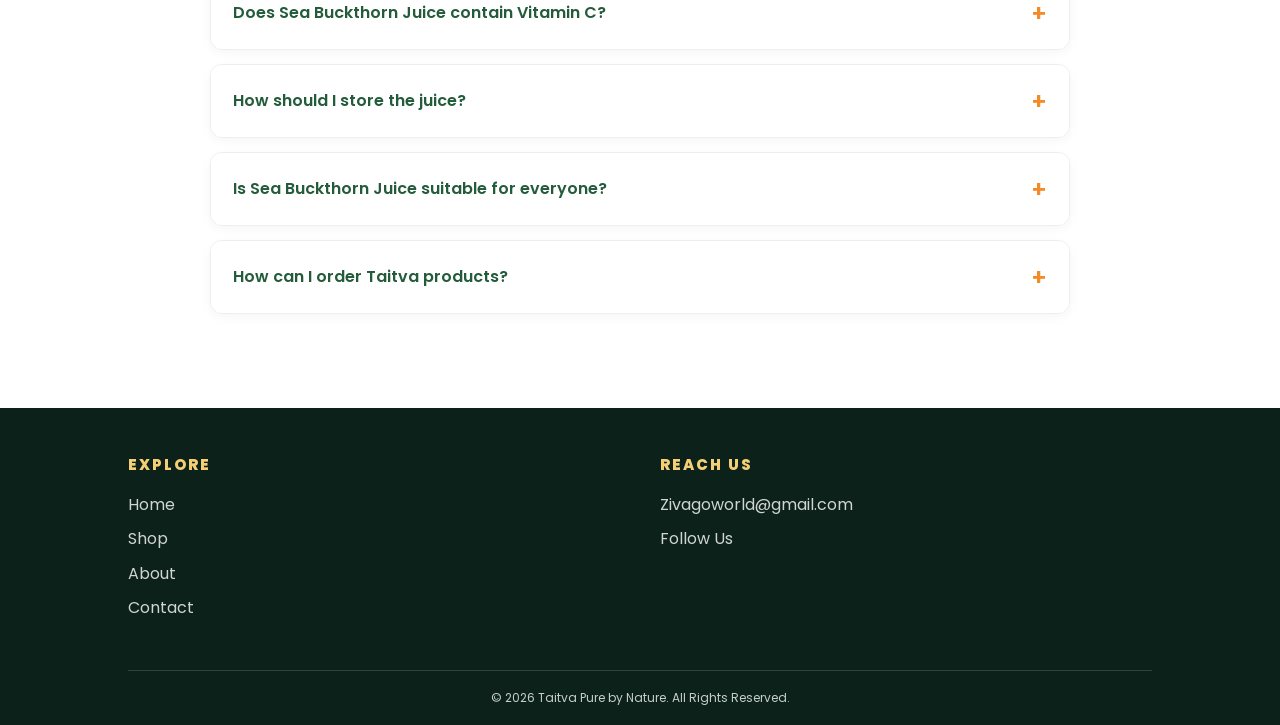
==== commit fedbe781: "Update about.html" ====
--- a/about.html
+++ b/about.html
@@ -467,10 +467,7 @@
 
         <h3>REACH US</h3>
 
-        <a href="https://wa.me/919724307705"
-       target="_blank" rel="noopener">
-      +91 9724307705
-    </a>
+      
 
         <a href="mailto:sandeepyadav334002@gmail.com">
           Zivagoworld@gmail.com
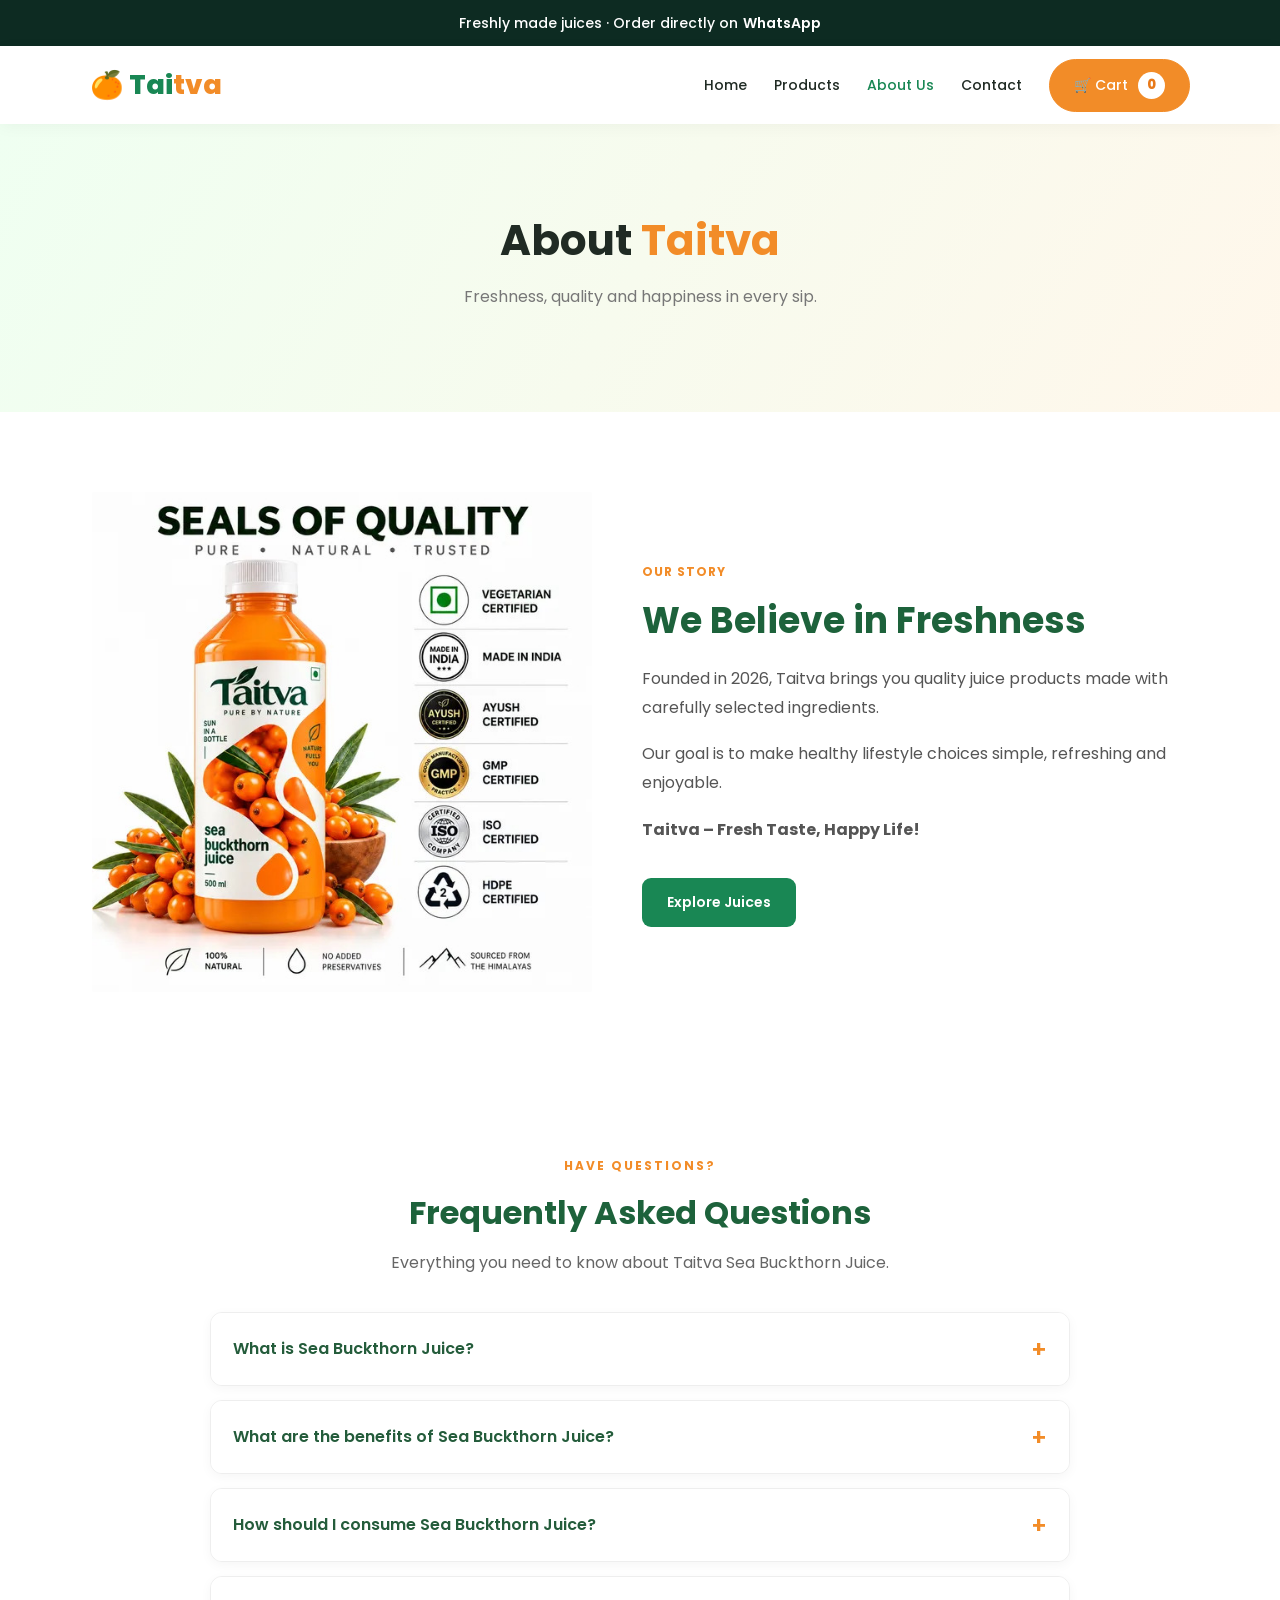
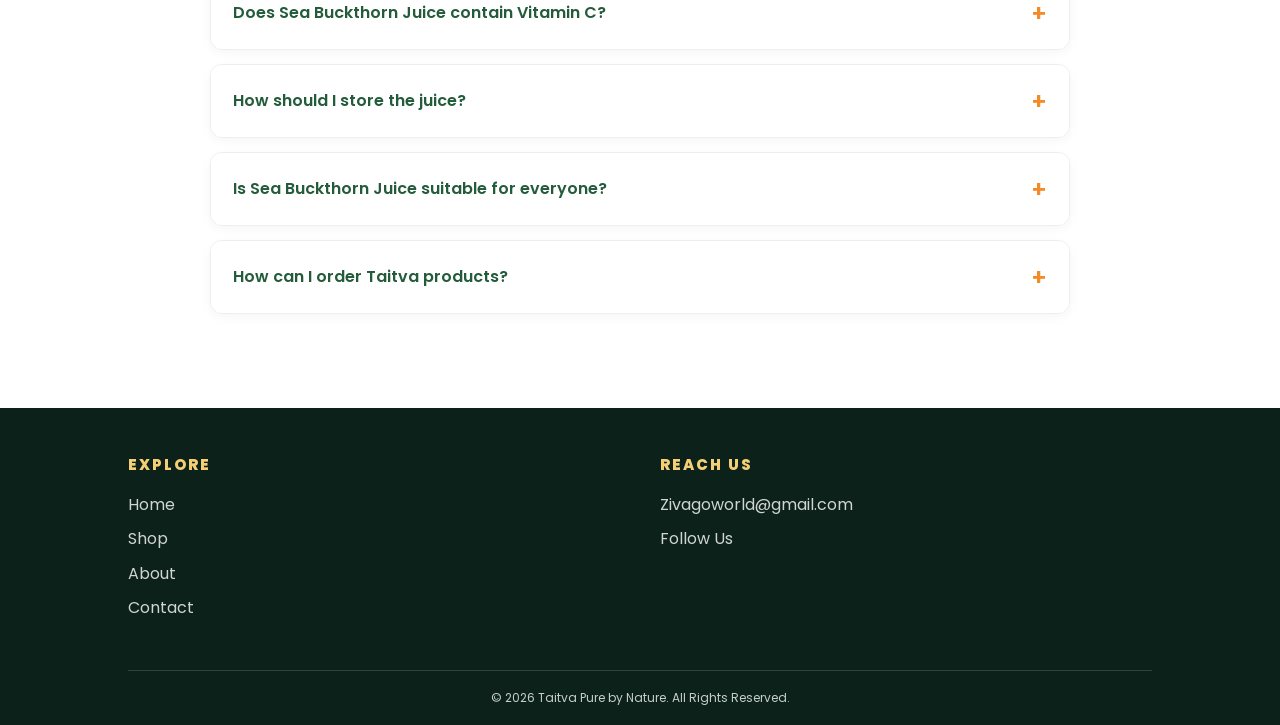
==== commit 2fae910b: "Update about.html" ====
--- a/about.html
+++ b/about.html
@@ -265,7 +265,7 @@
 
   <!-- FULL BOTTLE IMAGE -->
   <img
-    src="two.jpg"
+    src="T500.jpg"
     alt=" Taitva Sea Buckthorn Juice 500ml Bottle"
     class="about-product-image"
     loading="lazy"
